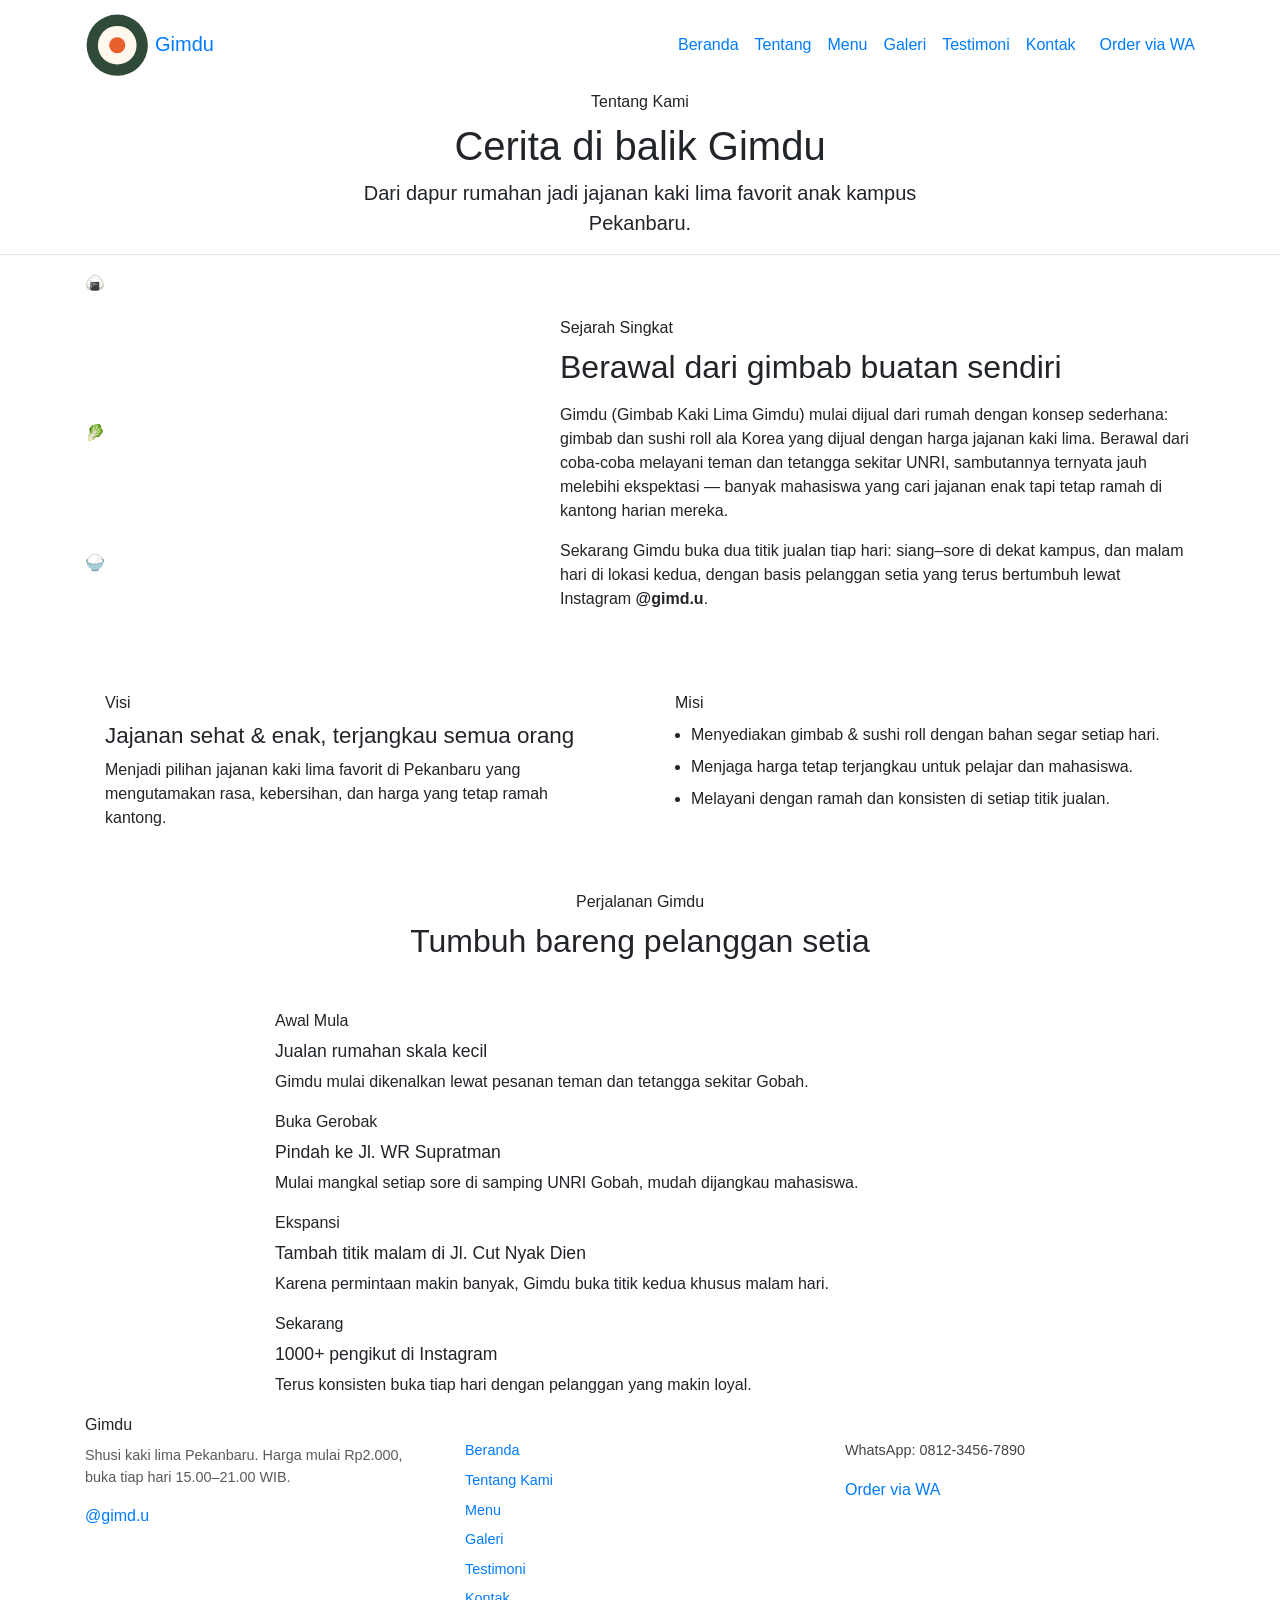
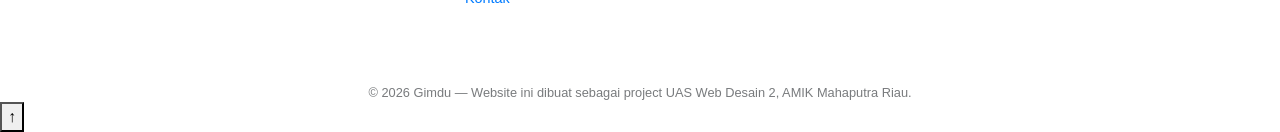
==== about.html @ 964270e5 "Add files via upload" ====
<!DOCTYPE html>
<html lang="id">
<head>
<meta charset="UTF-8">
<meta name="viewport" content="width=device-width, initial-scale=1.0">
<title>Tentang Kami — Gimdu</title>

<link rel="preconnect" href="https://fonts.googleapis.com">
<link href="https://fonts.googleapis.com/css2?family=Fraunces:ital,wght@0,600;0,700;0,800;1,600&family=Plus+Jakarta+Sans:wght@400;500;600;700;800&family=Space+Mono:wght@400;700&display=swap" rel="stylesheet">
<link rel="stylesheet" href="https://cdn.jsdelivr.net/npm/bootstrap@4.6.2/dist/css/bootstrap.min.css">
<link rel="stylesheet" href="css/style.css">
</head>
<body>

<!-- ================= NAVBAR ================= -->
<nav class="navbar navbar-expand-lg navbar-gimdu sticky-top">
  <div class="container">
    <a class="navbar-brand" href="index.html">
      <svg class="logo-mark" viewBox="0 0 40 40" xmlns="http://www.w3.org/2000/svg">
        <circle cx="20" cy="20" r="19" fill="#2F4A38"/>
        <circle cx="20" cy="20" r="12" fill="#FFF8EC"/>
        <circle cx="20" cy="20" r="5" fill="#E8602C"/>
      </svg>
      Gimdu
    </a>
    <button class="navbar-toggler" type="button" data-toggle="collapse" data-target="#navMain" aria-label="Buka menu">
      <span class="navbar-toggler-icon"></span>
    </button>
    <div class="collapse navbar-collapse" id="navMain">
      <ul class="navbar-nav ml-auto align-items-lg-center">
        <li class="nav-item"><a class="nav-link" href="index.html">Beranda</a></li>
        <li class="nav-item"><a class="nav-link active" href="about.html">Tentang</a></li>
        <li class="nav-item"><a class="nav-link" href="produk.html">Menu</a></li>
        <li class="nav-item"><a class="nav-link" href="galeri.html">Galeri</a></li>
        <li class="nav-item"><a class="nav-link" href="testimoni.html">Testimoni</a></li>
        <li class="nav-item"><a class="nav-link" href="kontak.html">Kontak</a></li>
        <li class="nav-item ml-lg-3">
          <a class="btn-wa" href="https://wa.me/6281234567890" target="_blank" rel="noopener">Order via WA</a>
        </li>
      </ul>
    </div>
  </div>
</nav>

<!-- ================= HERO ================= -->
<header class="hero pb-0">
  <div class="container text-center">
    <span class="eyebrow">Tentang Kami</span>
    <h1 class="hero-title mt-2">Cerita di balik <span class="hero-tagline">Gimdu</span></h1>
    <p class="lead mx-auto" style="max-width:640px; color:var(--ink-soft)">
      Dari dapur rumahan jadi jajanan kaki lima favorit anak kampus Pekanbaru.
    </p>
  </div>
</header>

<hr class="divider-ticket">

<!-- ================= SEJARAH ================= -->
<section class="section">
  <div class="container">
    <div class="row align-items-center">
      <div class="col-lg-5 mb-4 mb-lg-0">
        <div class="hero-board" style="min-height:280px;">
          <div class="plate plate-1" style="width:150px;height:150px;">🍙</div>
          <div class="plate plate-3" style="width:130px;height:130px;">🥬</div>
          <div class="plate plate-4" style="width:120px;height:120px; bottom:10px; left:22%;">🍚</div>
        </div>
      </div>
      <div class="col-lg-7">
        <span class="eyebrow">Sejarah Singkat</span>
        <h2 class="mt-2 mb-3">Berawal dari gimbab buatan sendiri</h2>
        <p style="color:var(--ink-soft)">
          Gimdu (Gimbab Kaki Lima Gimdu) mulai dijual dari rumah dengan konsep sederhana:
          gimbab dan sushi roll ala Korea yang dijual dengan harga jajanan kaki lima.
          Berawal dari coba-coba melayani teman dan tetangga sekitar UNRI, sambutannya
          ternyata jauh melebihi ekspektasi — banyak mahasiswa yang cari jajanan enak
          tapi tetap ramah di kantong harian mereka.
        </p>
        <p style="color:var(--ink-soft)">
          Sekarang Gimdu buka dua titik jualan tiap hari: siang–sore di dekat kampus, dan
          malam hari di lokasi kedua, dengan basis pelanggan setia yang terus bertumbuh
          lewat Instagram <strong>@gimd.u</strong>.
        </p>
      </div>
    </div>
  </div>
</section>

<!-- ================= VISI MISI ================= -->
<section class="section bg-cream-2">
  <div class="container">
    <div class="row">
      <div class="col-md-6 mb-4">
        <div class="card-ticket h-100">
          <div class="card-body">
            <span class="eyebrow">Visi</span>
            <h3 class="mt-2" style="font-size:1.4rem">Jajanan sehat &amp; enak, terjangkau semua orang</h3>
            <p style="color:var(--ink-soft)">Menjadi pilihan jajanan kaki lima favorit di Pekanbaru yang mengutamakan rasa, kebersihan, dan harga yang tetap ramah kantong.</p>
          </div>
        </div>
      </div>
      <div class="col-md-6 mb-4">
        <div class="card-ticket h-100">
          <div class="card-body">
            <span class="eyebrow">Misi</span>
            <ul class="mt-2 mb-0 pl-3" style="color:var(--ink-soft)">
              <li class="mb-2">Menyediakan gimbab &amp; sushi roll dengan bahan segar setiap hari.</li>
              <li class="mb-2">Menjaga harga tetap terjangkau untuk pelajar dan mahasiswa.</li>
              <li>Melayani dengan ramah dan konsisten di setiap titik jualan.</li>
            </ul>
          </div>
        </div>
      </div>
    </div>
  </div>
</section>

<!-- ================= TIMELINE ================= -->
<section class="section">
  <div class="container">
    <div class="text-center mb-5">
      <span class="eyebrow">Perjalanan Gimdu</span>
      <h2 class="mt-2">Tumbuh bareng pelanggan setia</h2>
    </div>
    <div class="row justify-content-center">
      <div class="col-lg-8">
        <div class="timeline">
          <div class="timeline-item">
            <span class="mono badge-gimdu">Awal Mula</span>
            <h4 class="mt-2" style="font-size:1.1rem">Jualan rumahan skala kecil</h4>
            <p style="color:var(--ink-soft)">Gimdu mulai dikenalkan lewat pesanan teman dan tetangga sekitar Gobah.</p>
          </div>
          <div class="timeline-item">
            <span class="mono badge-gimdu">Buka Gerobak</span>
            <h4 class="mt-2" style="font-size:1.1rem">Pindah ke Jl. WR Supratman</h4>
            <p style="color:var(--ink-soft)">Mulai mangkal setiap sore di samping UNRI Gobah, mudah dijangkau mahasiswa.</p>
          </div>
          <div class="timeline-item">
            <span class="mono badge-gimdu">Ekspansi</span>
            <h4 class="mt-2" style="font-size:1.1rem">Tambah titik malam di Jl. Cut Nyak Dien</h4>
            <p style="color:var(--ink-soft)">Karena permintaan makin banyak, Gimdu buka titik kedua khusus malam hari.</p>
          </div>
          <div class="timeline-item mb-0">
            <span class="mono badge-gimdu">Sekarang</span>
            <h4 class="mt-2" style="font-size:1.1rem">1000+ pengikut di Instagram</h4>
            <p style="color:var(--ink-soft) mb-0">Terus konsisten buka tiap hari dengan pelanggan yang makin loyal.</p>
          </div>
        </div>
      </div>
    </div>
  </div>
</section>

<!-- ================= FOOTER ================= -->
<footer class="site-footer">
  <div class="container">
    <div class="row">
      <div class="col-md-4 mb-4">
        <div class="footer-brand mb-2">Gimdu</div>
        <p style="opacity:.75; font-size:.9rem;">Shusi kaki lima Pekanbaru. Harga mulai Rp2.000, buka tiap hari 15.00–21.00 WIB.</p>
        <a href="https://instagram.com/gimd.u" target="_blank" rel="noopener" class="badge-gimdu">@gimd.u</a>
      </div>
      <div class="col-md-4 mb-4">
        <h5 style="color:#fff; font-size:1rem;">Navigasi</h5>
        <ul class="list-unstyled" style="font-size:.9rem;">
          <li class="mb-2"><a href="index.html">Beranda</a></li>
          <li class="mb-2"><a href="about.html">Tentang Kami</a></li>
          <li class="mb-2"><a href="produk.html">Menu</a></li>
                    <li class="mb-2"><a href="galeri.html">Galeri</a></li>
          <li class="mb-2"><a href="testimoni.html">Testimoni</a></li>
<li class="mb-2"><a href="kontak.html">Kontak</a></li>
        </ul>
      </div>
      <div class="col-md-4 mb-4">
        <h5 style="color:#fff; font-size:1rem;">Kontak Cepat</h5>
        <p style="font-size:.9rem; opacity:.85;">WhatsApp: 0812-3456-7890</p>
        <a href="https://wa.me/6281234567890" target="_blank" rel="noopener" class="btn-wa">Order via WA</a>
      </div>
    </div>
    <hr style="border-color:rgba(255,255,255,.15)">
    <p class="text-center mb-0" style="font-size:.8rem; opacity:.6;">
      © 2026 Gimdu — Website ini dibuat sebagai project UAS Web Desain 2, AMIK Mahaputra Riau.
    </p>
  </div>
</footer>

<button id="backToTop" aria-label="Kembali ke atas">↑</button>

<script src="https://code.jquery.com/jquery-3.6.0.min.js"></script>
<script src="https://cdn.jsdelivr.net/npm/bootstrap@4.6.2/dist/js/bootstrap.bundle.min.js"></script>
<script src="js/main.js"></script>
</body>
</html>
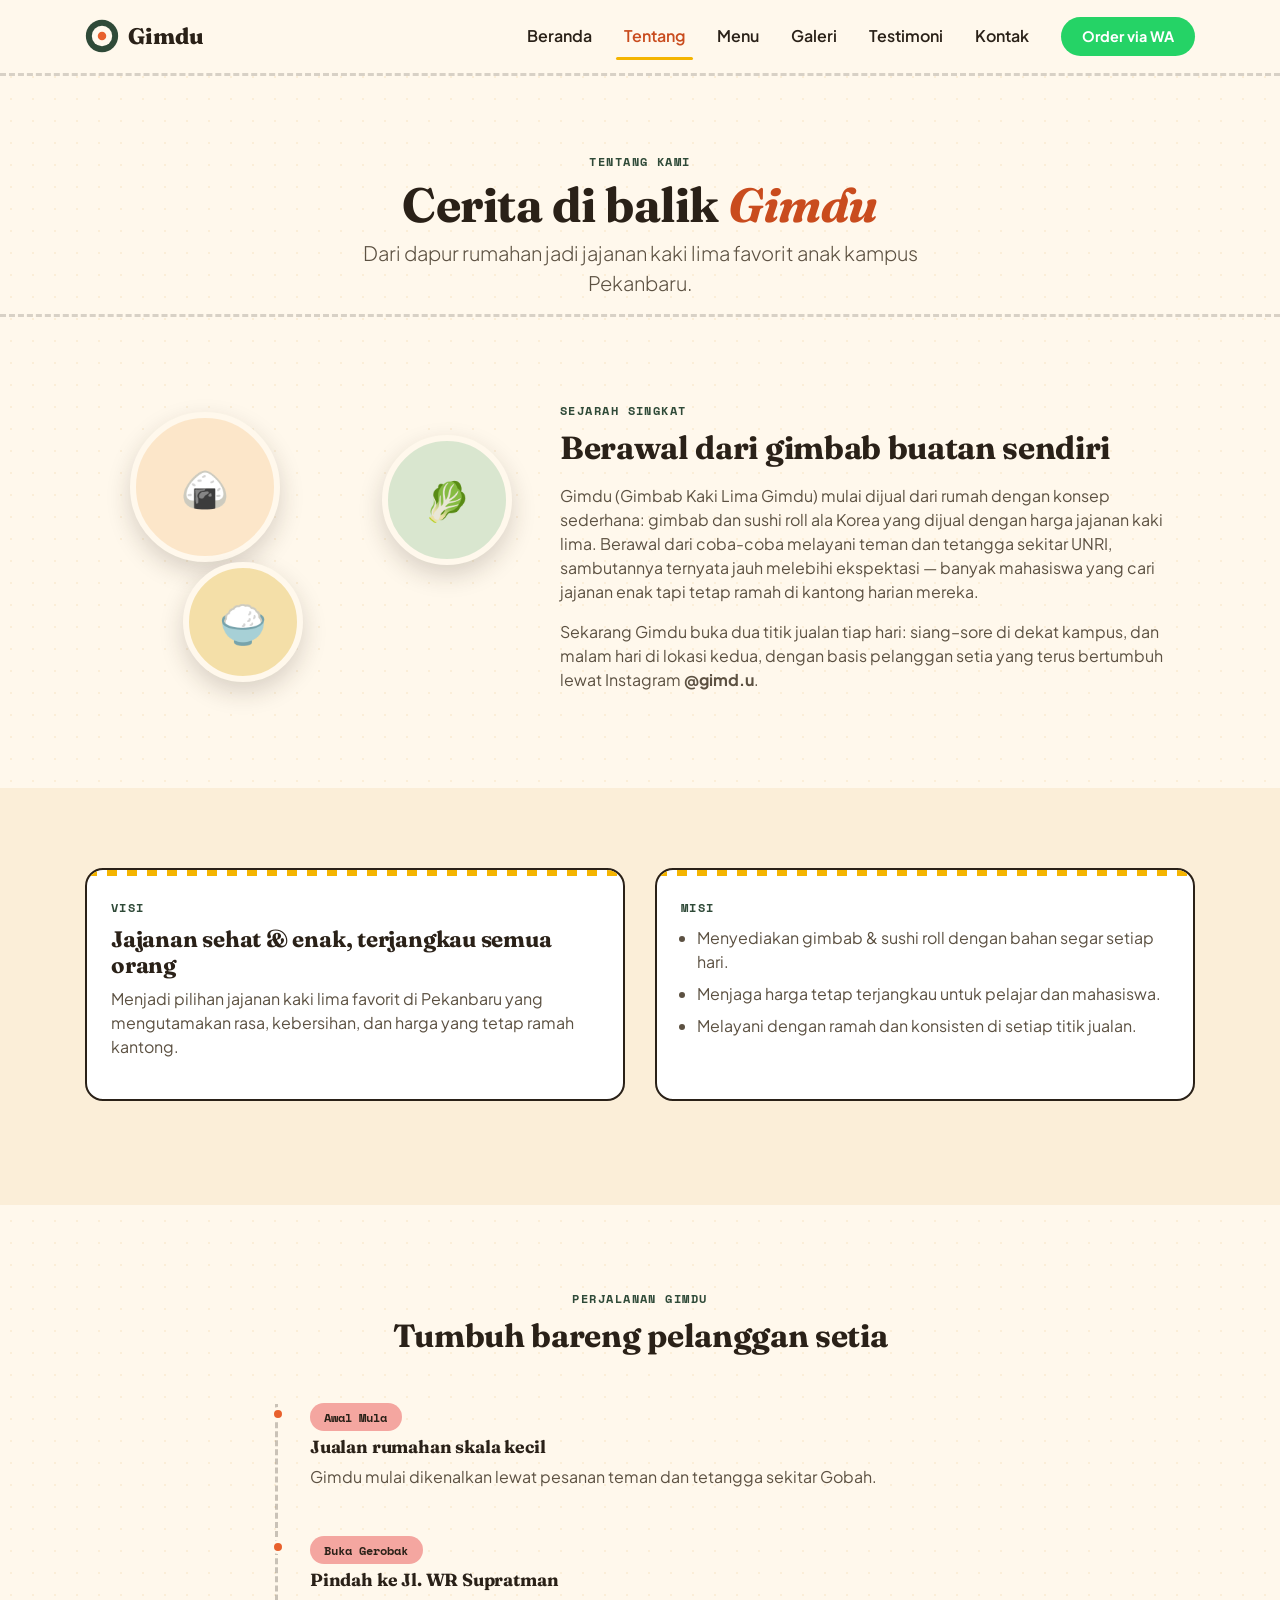
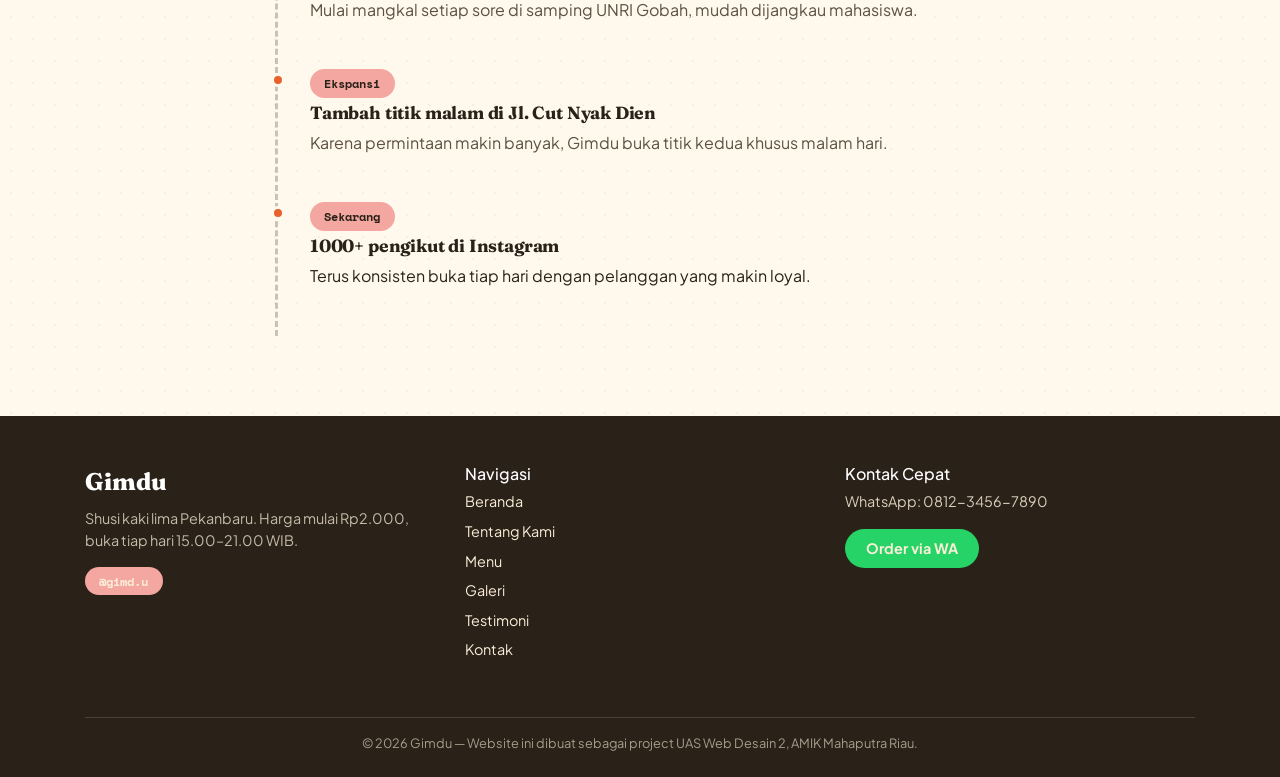
==== commit 3198020b: "Update about.html" ====
--- a/about.html
+++ b/about.html
@@ -8,7 +8,7 @@
 <link rel="preconnect" href="https://fonts.googleapis.com">
 <link href="https://fonts.googleapis.com/css2?family=Fraunces:ital,wght@0,600;0,700;0,800;1,600&family=Plus+Jakarta+Sans:wght@400;500;600;700;800&family=Space+Mono:wght@400;700&display=swap" rel="stylesheet">
 <link rel="stylesheet" href="https://cdn.jsdelivr.net/npm/bootstrap@4.6.2/dist/css/bootstrap.min.css">
-<link rel="stylesheet" href="css/style.css">
+<link rel="stylesheet" href="style.css">
 </head>
 <body>
 
@@ -188,6 +188,6 @@
 
 <script src="https://code.jquery.com/jquery-3.6.0.min.js"></script>
 <script src="https://cdn.jsdelivr.net/npm/bootstrap@4.6.2/dist/js/bootstrap.bundle.min.js"></script>
-<script src="js/main.js"></script>
+<script src="main.js"></script>
 </body>
 </html>
--- a/style.css
+++ b/style.css
@@ -0,0 +1,417 @@
+/* =========================================================
+   GIMDU — Shusi Kaki Lima | Web Desain 2 UAS Template
+   Design concept: "papan menu kaki lima" — ticket stickers,
+   dashed perforation lines, hand-priced tags.
+   ========================================================= */
+
+:root {
+  --cream: #fff8ec;
+  --cream-2: #fbeed8;
+  --ink: #2a2118;
+  --ink-soft: #5c5142;
+  --nori: #2f4a38;
+  --nori-dark: #1f3226;
+  --ember: #e8602c;
+  --ember-dark: #c94c1e;
+  --gold: #f4b400;
+  --sakura: #f4a6a0;
+
+  --font-display: "Fraunces", serif;
+  --font-body: "Plus Jakarta Sans", sans-serif;
+  --font-mono: "Space Mono", monospace;
+
+  --radius: 18px;
+}
+
+* { box-sizing: border-box; }
+
+html { scroll-behavior: smooth; }
+
+body {
+  font-family: var(--font-body);
+  color: var(--ink);
+  background-color: var(--cream);
+  background-image:
+    radial-gradient(var(--cream-2) 1.5px, transparent 1.5px);
+  background-size: 22px 22px;
+  overflow-x: hidden;
+}
+
+h1, h2, h3, h4, .display-font {
+  font-family: var(--font-display);
+  font-weight: 700;
+  color: var(--ink);
+  letter-spacing: -0.01em;
+}
+
+.mono { font-family: var(--font-mono); }
+
+a { color: var(--ember-dark); }
+a:hover { color: var(--ember); text-decoration: none; }
+
+.eyebrow {
+  font-family: var(--font-mono);
+  text-transform: uppercase;
+  letter-spacing: .12em;
+  font-size: .75rem;
+  color: var(--nori);
+  font-weight: 700;
+}
+
+.section {
+  padding: 5rem 0;
+}
+
+.section-tight { padding: 3rem 0; }
+
+.bg-nori { background-color: var(--nori); color: var(--cream); }
+.bg-nori h1, .bg-nori h2, .bg-nori h3, .bg-nori h4 { color: var(--cream); }
+.bg-cream-2 { background-color: var(--cream-2); }
+
+.divider-ticket {
+  border: none;
+  height: 0;
+  border-top: 3px dashed rgba(42,33,24,.18);
+  margin: 0;
+}
+
+/* ---------- Buttons ---------- */
+.btn-ember {
+  background-color: var(--ember);
+  border-color: var(--ember);
+  color: #fff;
+  font-weight: 700;
+  border-radius: 999px;
+  padding: .7rem 1.6rem;
+  font-family: var(--font-body);
+  transition: transform .15s ease, background-color .15s ease;
+}
+.btn-ember:hover {
+  background-color: var(--ember-dark);
+  border-color: var(--ember-dark);
+  color: #fff;
+  transform: translateY(-2px);
+}
+.btn-outline-nori {
+  border: 2px solid var(--nori);
+  color: var(--nori);
+  font-weight: 700;
+  border-radius: 999px;
+  padding: .65rem 1.5rem;
+  background: transparent;
+}
+.btn-outline-nori:hover {
+  background-color: var(--nori);
+  color: var(--cream);
+}
+.btn-wa {
+  background-color: #25D366;
+  color: #fff;
+  font-weight: 700;
+  border-radius: 999px;
+  padding: .55rem 1.3rem;
+  font-size: .9rem;
+  display: inline-flex;
+  align-items: center;
+  gap: .4rem;
+}
+.btn-wa:hover { background-color: #1ea952; color: #fff; }
+
+/* ---------- Navbar ---------- */
+.navbar-gimdu {
+  background-color: var(--cream);
+  border-bottom: 3px dashed rgba(42,33,24,.18);
+  padding-top: .9rem;
+  padding-bottom: .9rem;
+}
+.navbar-gimdu .navbar-brand {
+  font-family: var(--font-display);
+  font-weight: 800;
+  font-size: 1.4rem;
+  color: var(--ink);
+  display: flex;
+  align-items: center;
+  gap: .55rem;
+}
+.navbar-gimdu .nav-link {
+  font-weight: 600;
+  color: var(--ink) !important;
+  margin: 0 .5rem;
+  position: relative;
+}
+.navbar-gimdu .nav-link.active { color: var(--ember-dark) !important; }
+.navbar-gimdu .nav-link.active::after {
+  content: "";
+  position: absolute;
+  left: 0; right: 0; bottom: -4px;
+  height: 3px;
+  background: var(--gold);
+  border-radius: 2px;
+}
+.logo-mark { width: 34px; height: 34px; flex-shrink: 0; }
+
+/* ---------- Price sticker (signature element) ---------- */
+.sticker {
+  display: inline-flex;
+  flex-direction: column;
+  align-items: center;
+  justify-content: center;
+  background: var(--gold);
+  color: var(--ink);
+  font-family: var(--font-mono);
+  font-weight: 700;
+  border-radius: 50%;
+  width: 92px;
+  height: 92px;
+  text-align: center;
+  line-height: 1.05;
+  border: 2px dashed rgba(42,33,24,.4);
+  box-shadow: 0 6px 14px rgba(42,33,24,.15);
+  transform: rotate(-8deg);
+}
+.sticker span.small { font-size: .58rem; text-transform: uppercase; letter-spacing: .06em; }
+.sticker span.big { font-size: 1.05rem; }
+.sticker.sticker-ember { background: var(--ember); color: #fff; transform: rotate(6deg); }
+.sticker.sticker-sakura { background: var(--sakura); color: var(--ink); transform: rotate(-4deg); }
+
+.sticker-flat {
+  display: inline-block;
+  font-family: var(--font-mono);
+  font-weight: 700;
+  background: var(--cream);
+  border: 2px dashed var(--ink);
+  border-radius: 10px;
+  padding: .15rem .6rem;
+  font-size: .85rem;
+}
+
+/* ---------- Hero ---------- */
+.hero {
+  position: relative;
+  padding: 4.5rem 0 3rem;
+}
+.hero-tagline {
+  font-family: var(--font-display);
+  font-style: italic;
+  color: var(--ember-dark);
+}
+.hero-title { font-size: 3rem; line-height: 1.05; }
+@media (max-width: 767px) { .hero-title { font-size: 2.2rem; } }
+
+.hero-board {
+  position: relative;
+  min-height: 360px;
+}
+.plate {
+  position: absolute;
+  border-radius: 50%;
+  display: flex;
+  align-items: center;
+  justify-content: center;
+  font-size: 2.4rem;
+  box-shadow: 0 10px 24px rgba(42,33,24,.18);
+  border: 6px solid var(--cream);
+}
+.plate-1 { width: 170px; height: 170px; background: #fce6c9; top: 0; left: 10%; }
+.plate-2 { width: 130px; height: 130px; background: #f6c9c0; top: 42%; left: 46%; }
+.plate-3 { width: 150px; height: 150px; background: #d9e6cf; top: 8%; right: 4%; }
+.plate-4 { width: 110px; height: 110px; background: #f4dfa8; bottom: 0; left: 30%; }
+
+.tape {
+  position: absolute;
+  background: var(--nori);
+  color: var(--cream);
+  font-family: var(--font-mono);
+  font-size: .7rem;
+  padding: .2rem .7rem;
+  transform: rotate(-4deg);
+  border-radius: 3px;
+  letter-spacing: .05em;
+}
+
+/* ---------- Cards ---------- */
+.card-ticket {
+  background: #fff;
+  border: 2px solid var(--ink);
+  border-radius: var(--radius);
+  position: relative;
+  overflow: hidden;
+  height: 100%;
+}
+.card-ticket::before {
+  content: "";
+  position: absolute;
+  left: 0; right: 0; top: 0;
+  height: 6px;
+  background: repeating-linear-gradient(90deg, var(--gold) 0 10px, transparent 10px 20px);
+}
+.card-ticket .card-body { padding: 1.5rem; }
+
+.feature-chip {
+  background: #fff;
+  border: 2px dashed rgba(42,33,24,.3);
+  border-radius: var(--radius);
+  padding: 1.5rem;
+  height: 100%;
+}
+.feature-chip .icon-circ {
+  width: 52px; height: 52px;
+  border-radius: 50%;
+  background: var(--nori);
+  color: var(--cream);
+  display: flex; align-items: center; justify-content: center;
+  font-size: 1.4rem;
+  margin-bottom: 1rem;
+}
+
+/* ---------- Menu (produk.html) ---------- */
+.nav-pills-gimdu .nav-link {
+  border-radius: 999px;
+  font-weight: 700;
+  color: var(--nori);
+  border: 2px solid var(--nori);
+  margin: .25rem;
+  padding: .5rem 1.2rem;
+}
+.nav-pills-gimdu .nav-link.active {
+  background-color: var(--nori);
+  color: var(--cream);
+}
+.menu-item {
+  background: #fff;
+  border-radius: var(--radius);
+  border: 1px solid rgba(42,33,24,.12);
+  padding: 1.1rem;
+  display: flex;
+  align-items: center;
+  gap: 1rem;
+  height: 100%;
+}
+.menu-item .thumb {
+  width: 64px; height: 64px;
+  border-radius: 50%;
+  display: flex; align-items: center; justify-content: center;
+  font-size: 1.6rem;
+  flex-shrink: 0;
+}
+
+/* accordion look */
+.accordion .card { border: 2px solid var(--ink); border-radius: var(--radius) !important; margin-bottom: 1rem; overflow: hidden; }
+.accordion .card-header {
+  background: var(--nori);
+  color: var(--cream);
+  font-family: var(--font-display);
+  font-weight: 700;
+  font-size: 1.15rem;
+  padding: 1rem 1.5rem;
+  cursor: pointer;
+}
+.accordion .card-header .toggle-icon { transition: transform .2s ease; }
+.accordion .card-header[aria-expanded="true"] .toggle-icon { transform: rotate(180deg); }
+
+/* ---------- Testimoni ---------- */
+.testi-card {
+  background: var(--cream-2);
+  color: var(--ink);
+  border-radius: var(--radius);
+  padding: 1.6rem;
+  height: 100%;
+  font-family: var(--font-display);
+  font-style: italic;
+}
+
+/* ---------- Location / hours signage ---------- */
+.signage {
+  background: var(--nori);
+  color: var(--cream);
+  border-radius: var(--radius);
+  padding: 1.6rem;
+}
+.signage .hours-row { display: flex; justify-content: space-between; font-family: var(--font-mono); border-bottom: 1px dashed rgba(255,255,255,.25); padding: .4rem 0; }
+
+.map-frame { border-radius: var(--radius); overflow: hidden; border: 3px solid var(--ink); }
+.map-frame iframe { width: 100%; height: 260px; border: 0; display: block; }
+
+/* ---------- Forms ---------- */
+.form-ticket .form-control {
+  border-radius: 12px;
+  border: 2px solid rgba(42,33,24,.25);
+  padding: .7rem .9rem;
+  background: #fff;
+}
+.form-ticket .form-control:focus {
+  border-color: var(--ember);
+  box-shadow: 0 0 0 3px rgba(232,96,44,.15);
+}
+.form-ticket label { font-weight: 700; font-size: .85rem; }
+.was-validated .form-control:invalid, .form-control.is-invalid {
+  border-color: #d9534f;
+}
+.invalid-feedback { display: none; color: #c94c1e; font-size: .8rem; }
+.was-validated .form-control:invalid ~ .invalid-feedback,
+.form-control.is-invalid ~ .invalid-feedback { display: block; }
+.form-success {
+  display: none;
+  background: #e5f4e8;
+  border: 2px dashed var(--nori);
+  border-radius: var(--radius);
+  padding: 1rem 1.3rem;
+  color: var(--nori-dark);
+  font-weight: 600;
+}
+
+/* ---------- Footer ---------- */
+footer.site-footer {
+  background: var(--ink);
+  color: var(--cream-2);
+  padding: 3rem 0 1.5rem;
+}
+footer.site-footer a { color: var(--cream-2); }
+footer.site-footer a:hover { color: var(--gold); }
+.footer-brand { font-family: var(--font-display); font-weight: 800; font-size: 1.5rem; color: #fff; }
+
+/* ---------- About timeline ---------- */
+.timeline { position: relative; padding-left: 2rem; border-left: 3px dashed rgba(42,33,24,.25); }
+.timeline-item { position: relative; padding-bottom: 2rem; }
+.timeline-item::before {
+  content: "";
+  position: absolute;
+  left: -2.42rem; top: .2rem;
+  width: 14px; height: 14px;
+  border-radius: 50%;
+  background: var(--ember);
+  border: 3px solid var(--cream);
+}
+
+/* misc */
+.rounded-photo-placeholder {
+  border-radius: var(--radius);
+  display: flex; align-items: center; justify-content: center;
+  font-size: 3rem;
+}
+.badge-gimdu {
+  font-family: var(--font-mono);
+  background: var(--sakura);
+  color: var(--ink);
+  border-radius: 999px;
+  padding: .35rem .9rem;
+  font-weight: 700;
+  font-size: .75rem;
+}
+
+/* back to top */
+#backToTop {
+  position: fixed;
+  bottom: 22px; right: 22px;
+  width: 46px; height: 46px;
+  border-radius: 50%;
+  background: var(--ember);
+  color: #fff;
+  display: none;
+  align-items: center;
+  justify-content: center;
+  box-shadow: 0 8px 18px rgba(42,33,24,.25);
+  z-index: 999;
+  border: none;
+  font-size: 1.1rem;
+}
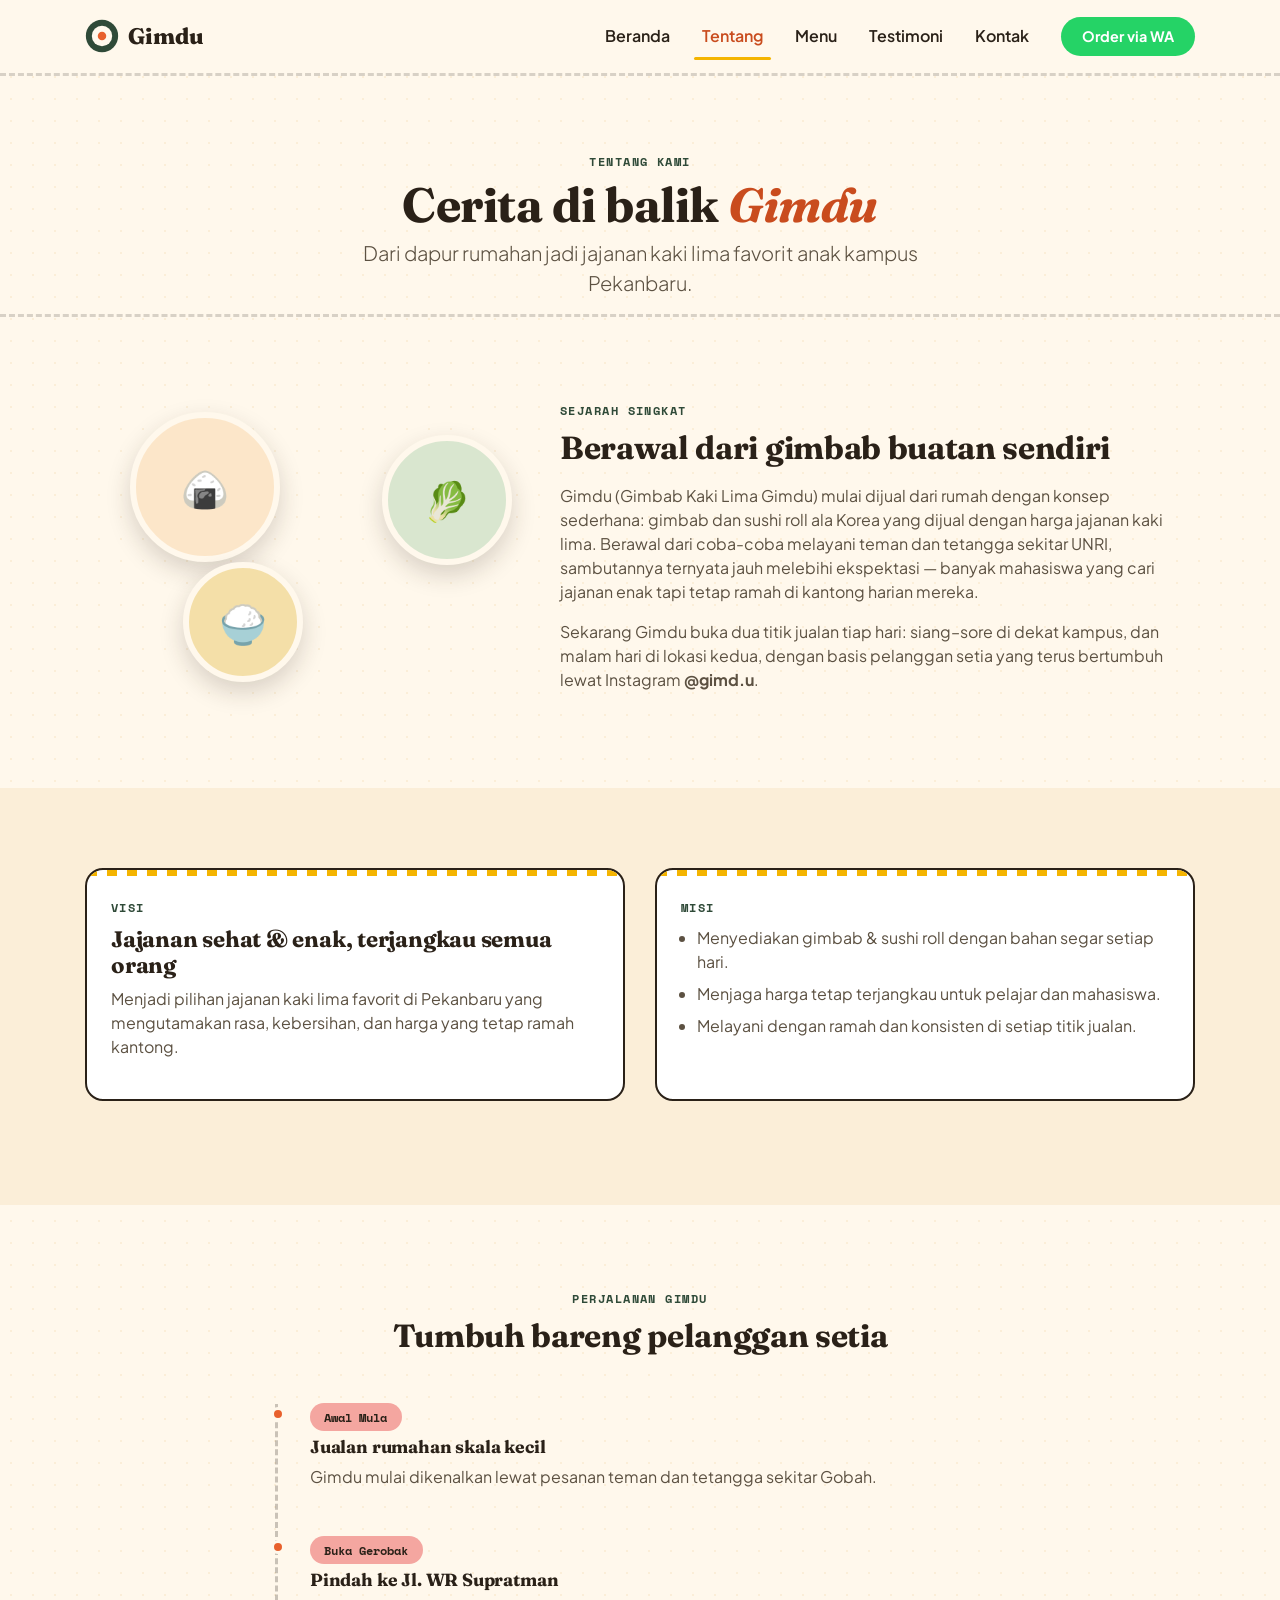
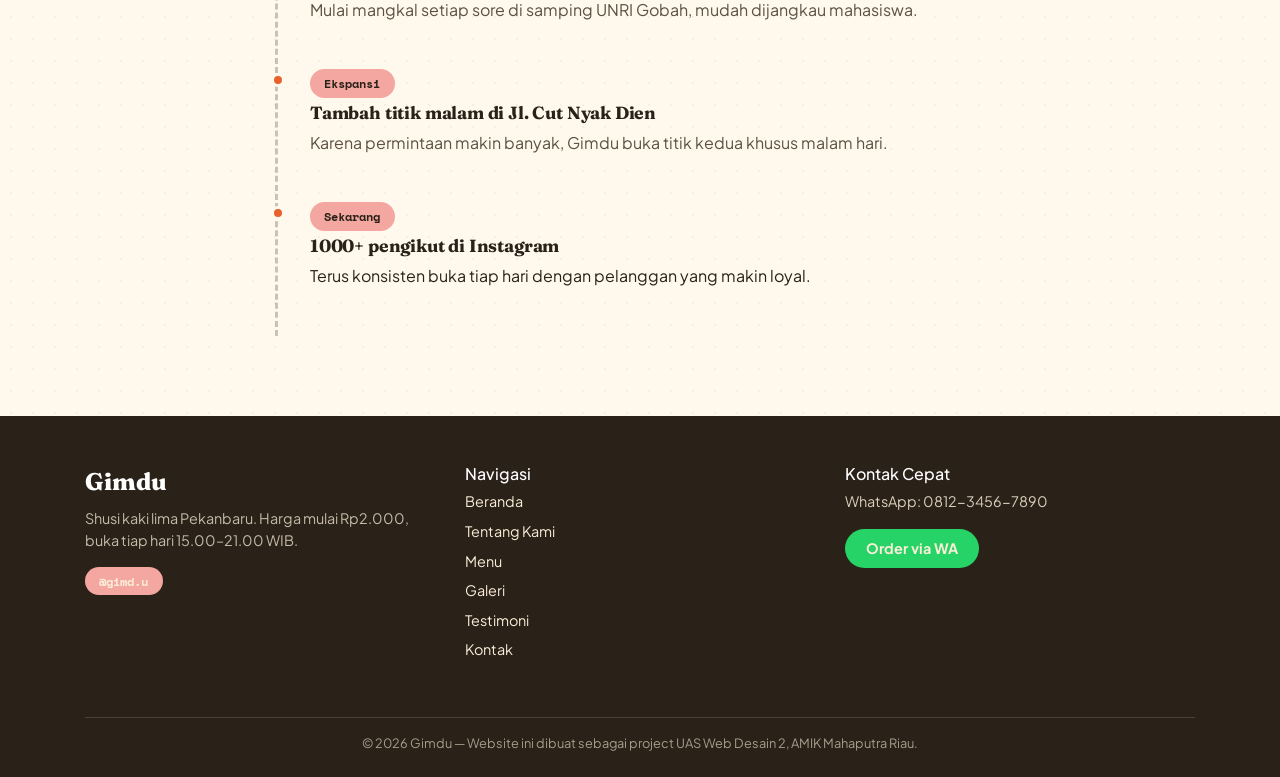
==== commit 3b3e3723: "Update about.html" ====
--- a/about.html
+++ b/about.html
@@ -31,7 +31,6 @@
         <li class="nav-item"><a class="nav-link" href="index.html">Beranda</a></li>
         <li class="nav-item"><a class="nav-link active" href="about.html">Tentang</a></li>
         <li class="nav-item"><a class="nav-link" href="produk.html">Menu</a></li>
-        <li class="nav-item"><a class="nav-link" href="galeri.html">Galeri</a></li>
         <li class="nav-item"><a class="nav-link" href="testimoni.html">Testimoni</a></li>
         <li class="nav-item"><a class="nav-link" href="kontak.html">Kontak</a></li>
         <li class="nav-item ml-lg-3">
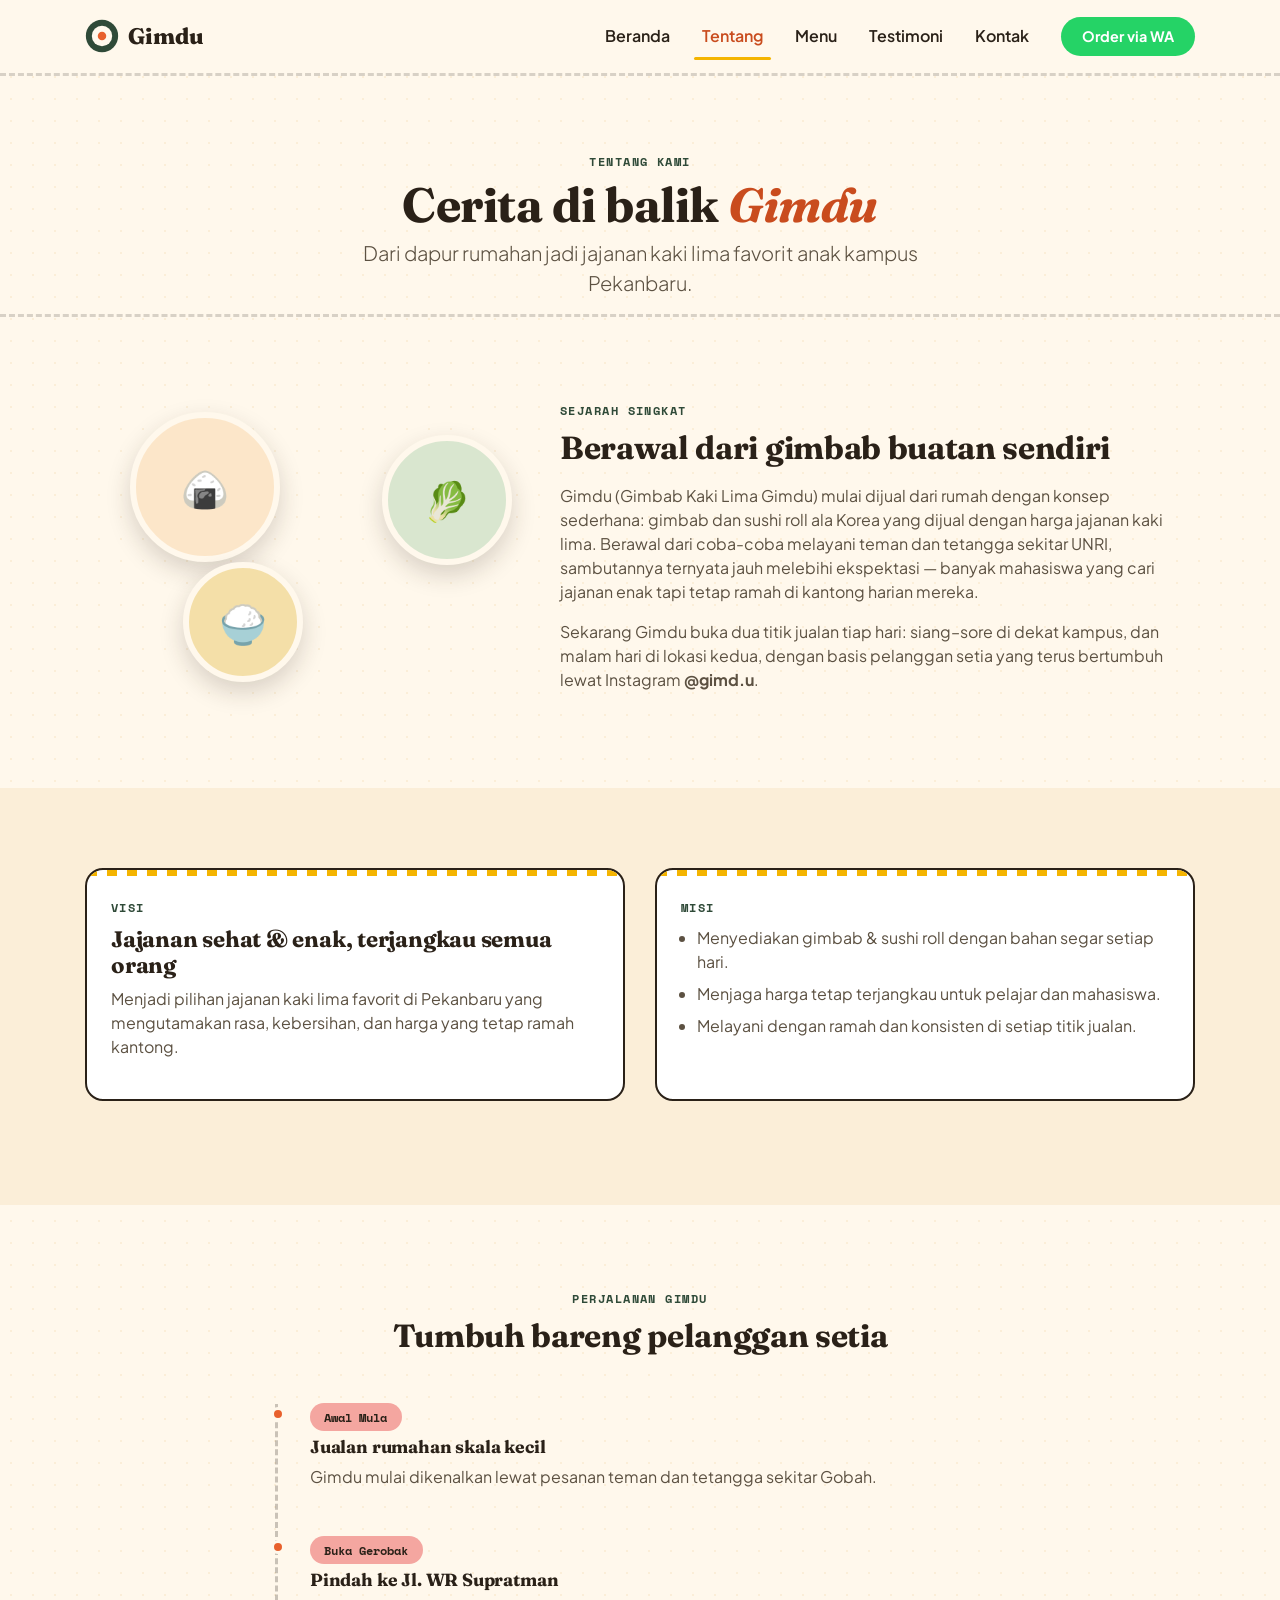
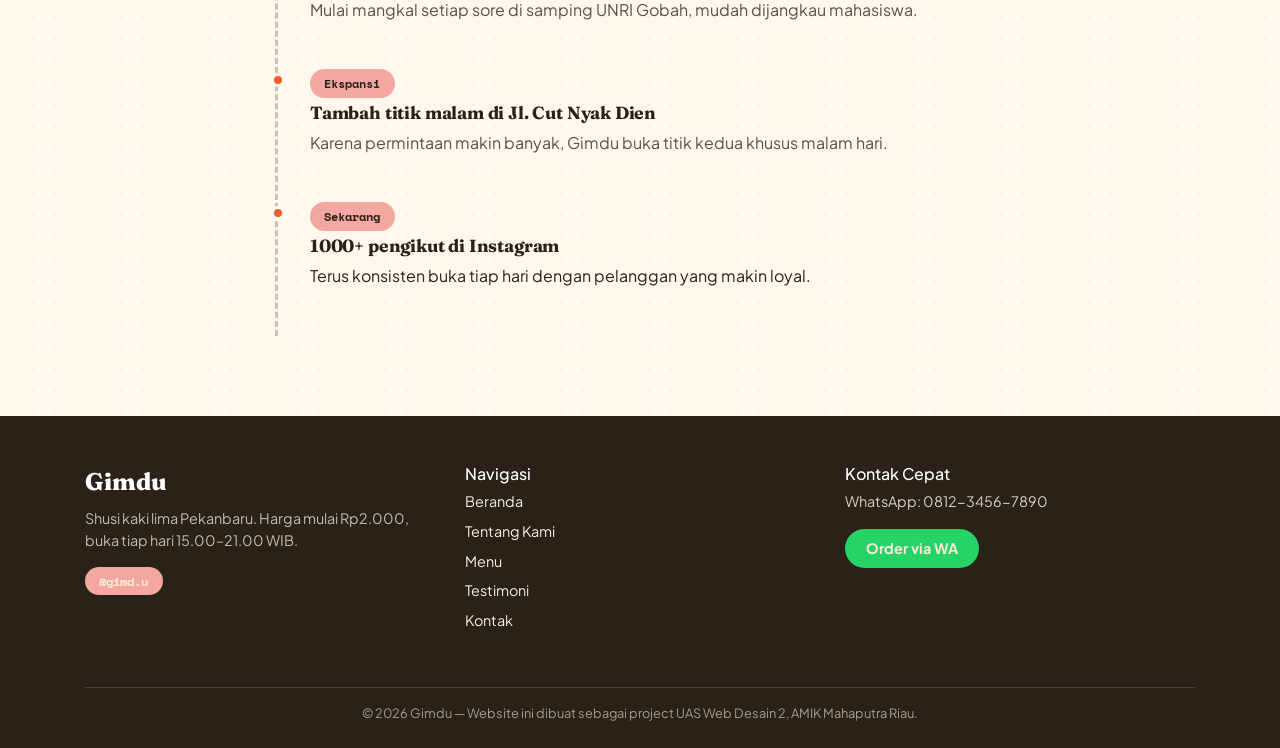
==== commit 9e8f7499: "Update about.html" ====
--- a/about.html
+++ b/about.html
@@ -165,9 +165,8 @@
           <li class="mb-2"><a href="index.html">Beranda</a></li>
           <li class="mb-2"><a href="about.html">Tentang Kami</a></li>
           <li class="mb-2"><a href="produk.html">Menu</a></li>
-                    <li class="mb-2"><a href="galeri.html">Galeri</a></li>
           <li class="mb-2"><a href="testimoni.html">Testimoni</a></li>
-<li class="mb-2"><a href="kontak.html">Kontak</a></li>
+          <li class="mb-2"><a href="kontak.html">Kontak</a></li>
         </ul>
       </div>
       <div class="col-md-4 mb-4">
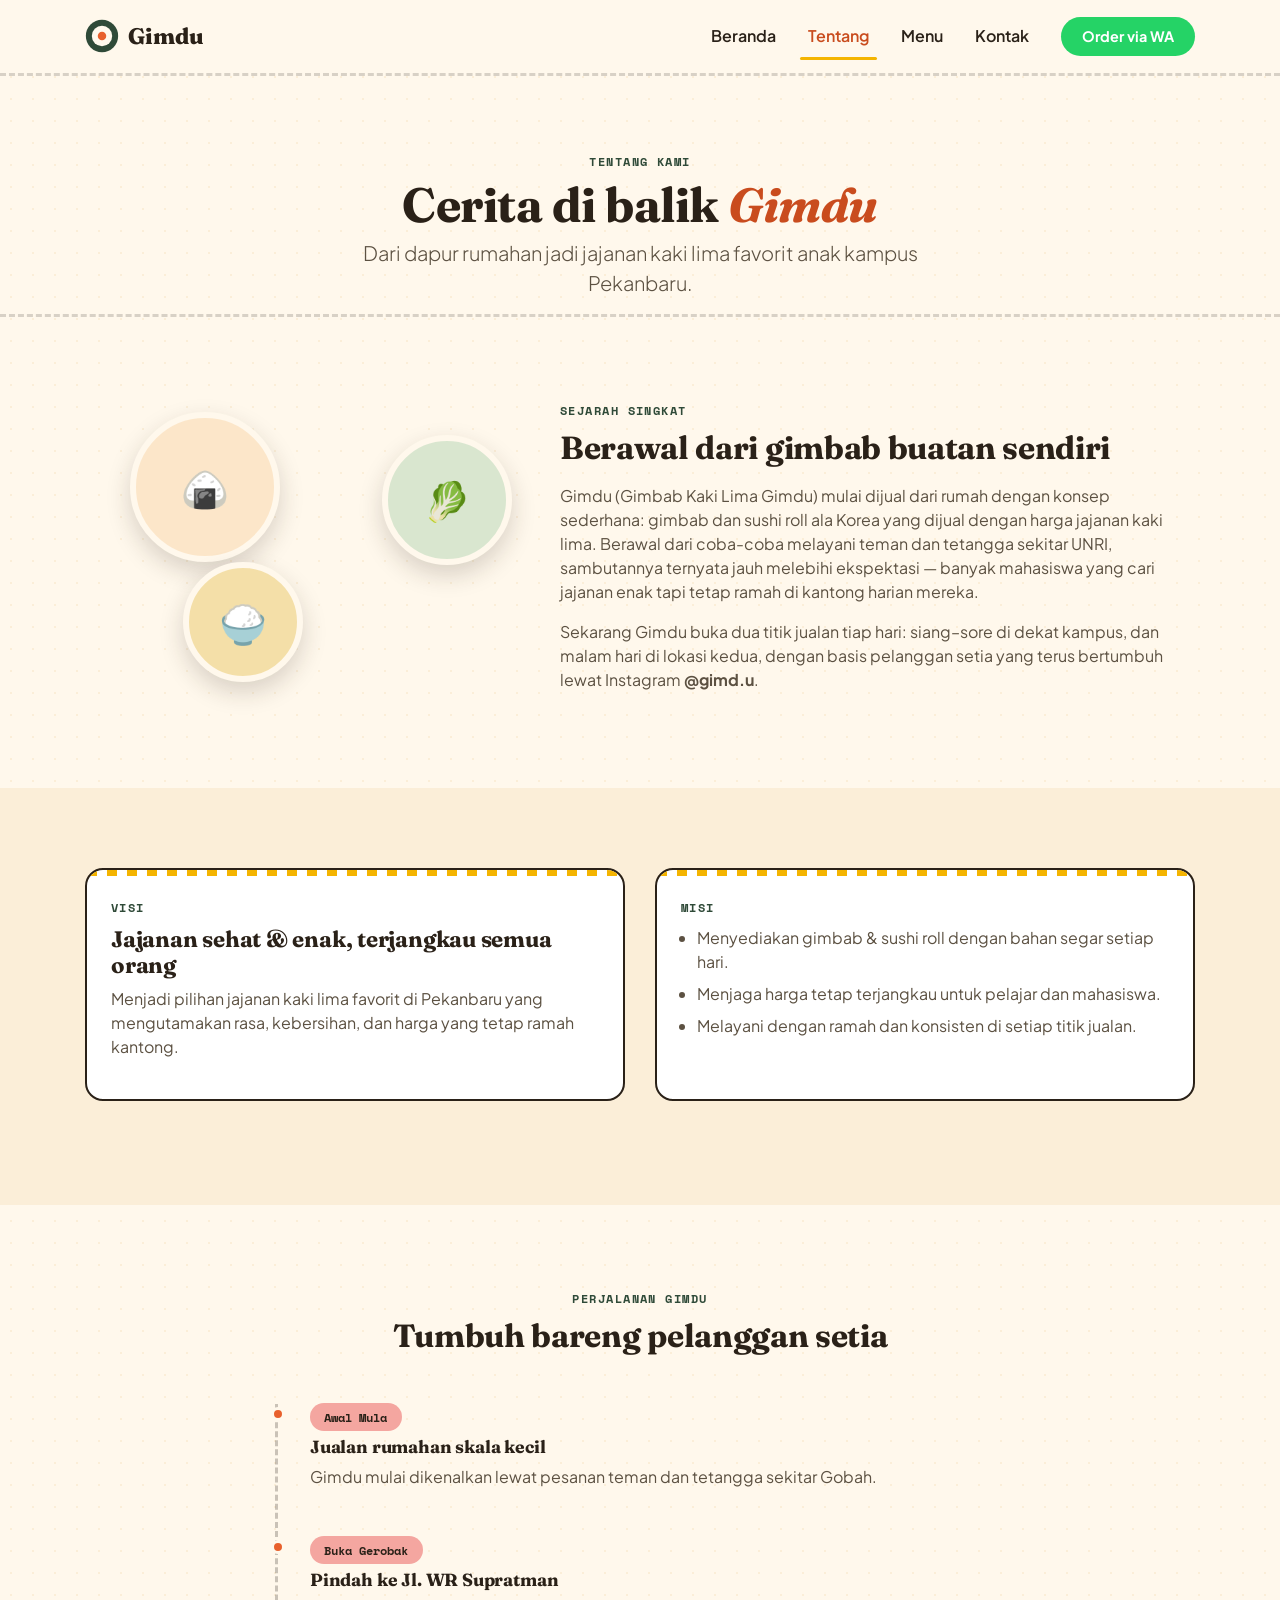
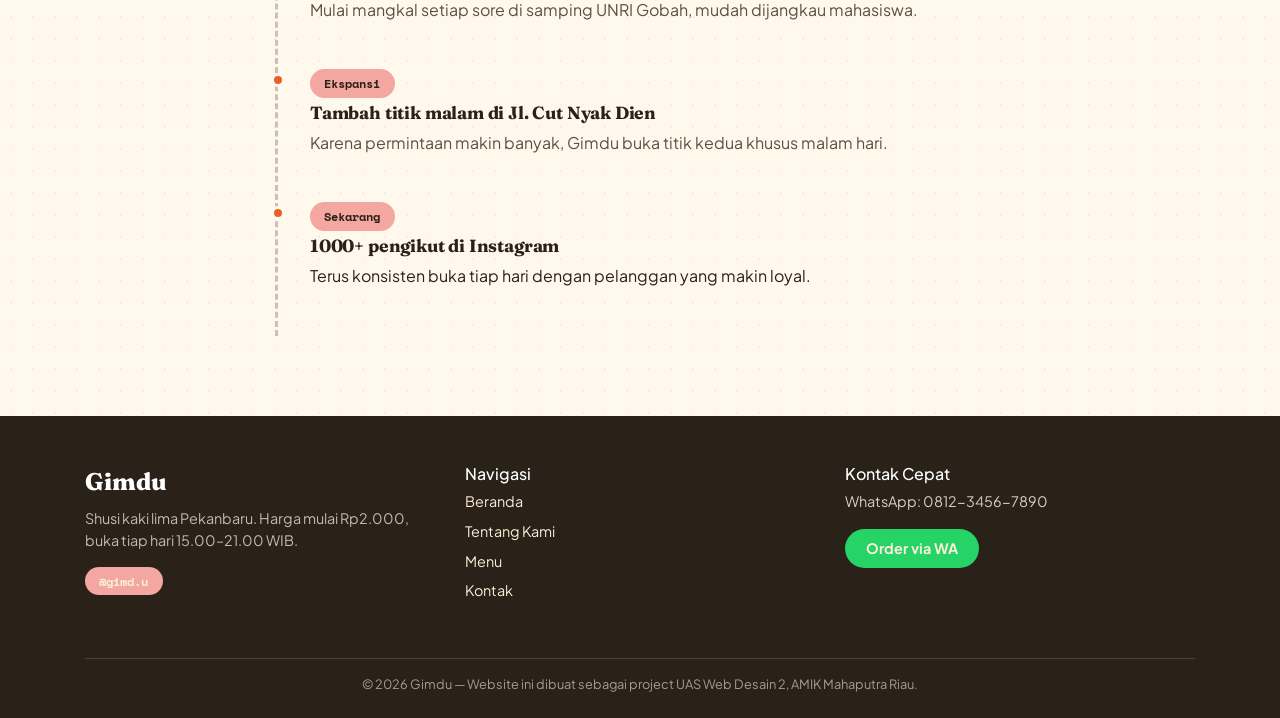
==== commit f03ed55a: "Update about.html" ====
--- a/about.html
+++ b/about.html
@@ -31,7 +31,6 @@
         <li class="nav-item"><a class="nav-link" href="index.html">Beranda</a></li>
         <li class="nav-item"><a class="nav-link active" href="about.html">Tentang</a></li>
         <li class="nav-item"><a class="nav-link" href="produk.html">Menu</a></li>
-        <li class="nav-item"><a class="nav-link" href="testimoni.html">Testimoni</a></li>
         <li class="nav-item"><a class="nav-link" href="kontak.html">Kontak</a></li>
         <li class="nav-item ml-lg-3">
           <a class="btn-wa" href="https://wa.me/6281234567890" target="_blank" rel="noopener">Order via WA</a>
@@ -165,7 +164,6 @@
           <li class="mb-2"><a href="index.html">Beranda</a></li>
           <li class="mb-2"><a href="about.html">Tentang Kami</a></li>
           <li class="mb-2"><a href="produk.html">Menu</a></li>
-          <li class="mb-2"><a href="testimoni.html">Testimoni</a></li>
           <li class="mb-2"><a href="kontak.html">Kontak</a></li>
         </ul>
       </div>
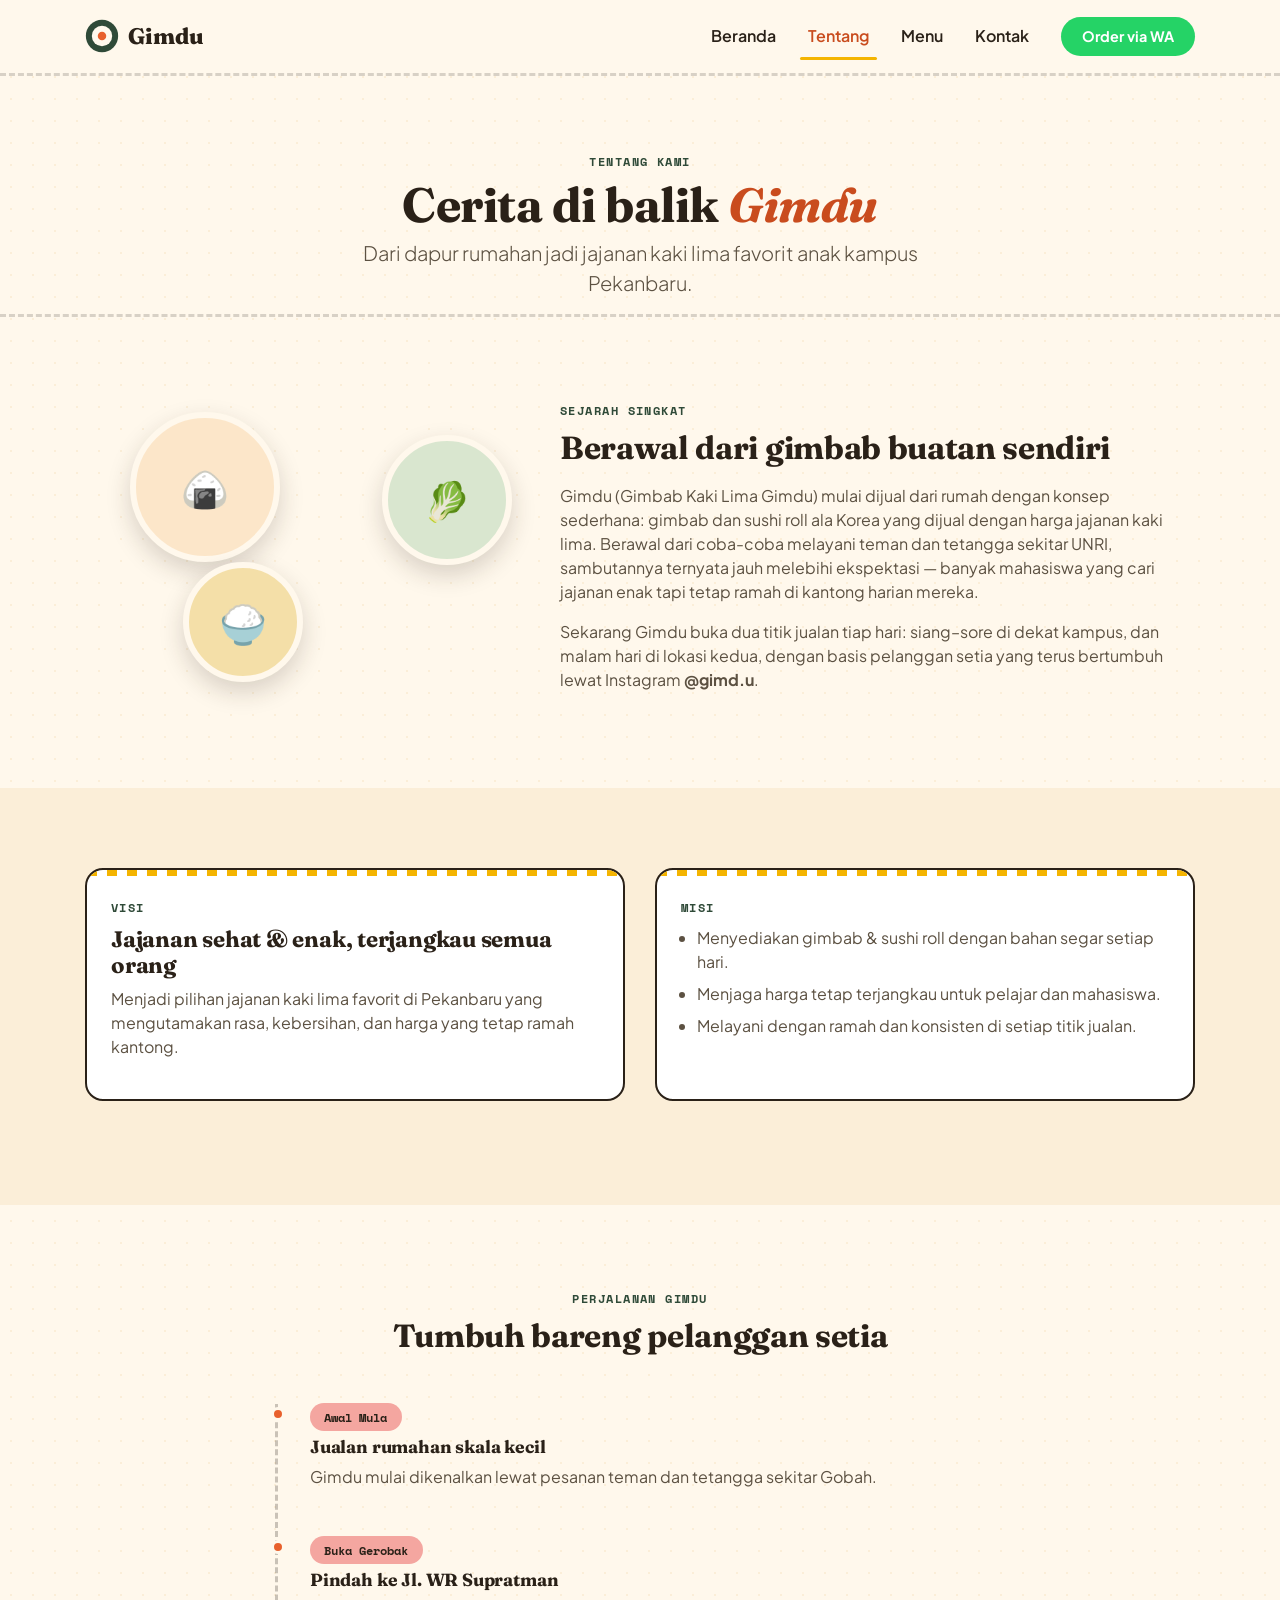
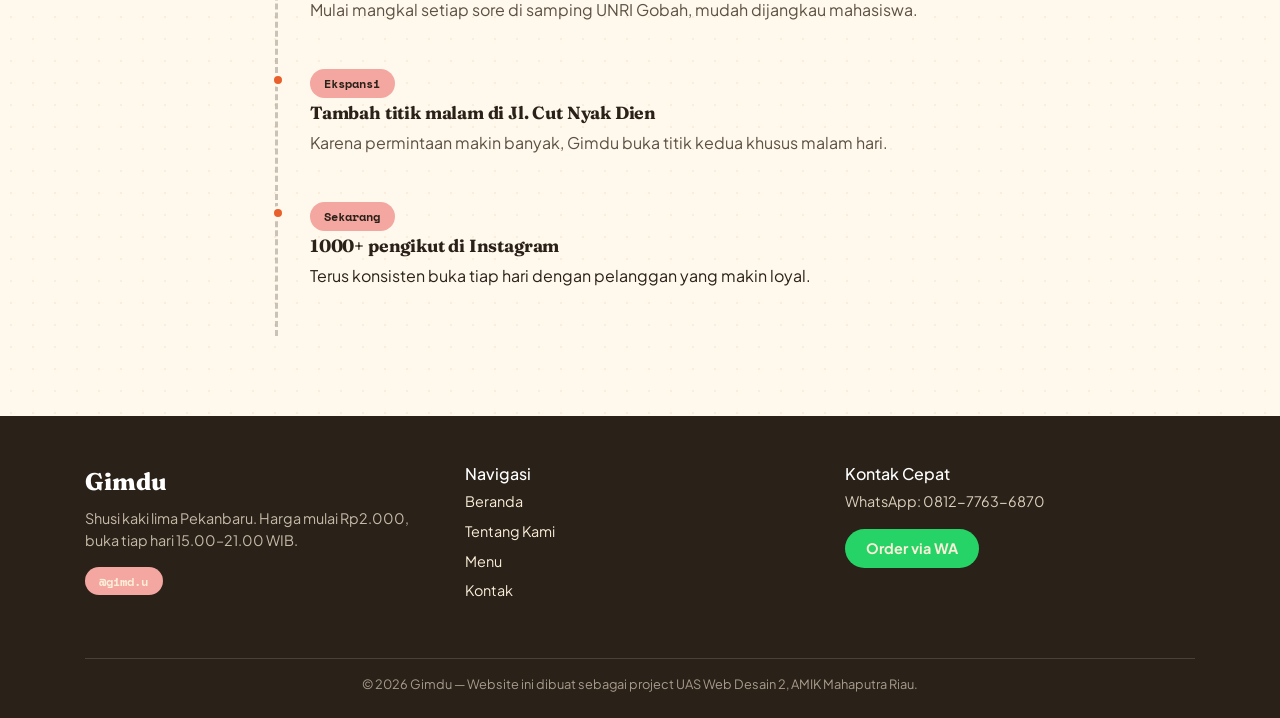
==== commit 6cad2f1f: "Update about.html" ====
--- a/about.html
+++ b/about.html
@@ -169,7 +169,7 @@
       </div>
       <div class="col-md-4 mb-4">
         <h5 style="color:#fff; font-size:1rem;">Kontak Cepat</h5>
-        <p style="font-size:.9rem; opacity:.85;">WhatsApp: 0812-3456-7890</p>
+        <p style="font-size:.9rem; opacity:.85;">WhatsApp: 0812-7763-6870</p>
         <a href="https://wa.me/6281234567890" target="_blank" rel="noopener" class="btn-wa">Order via WA</a>
       </div>
     </div>
